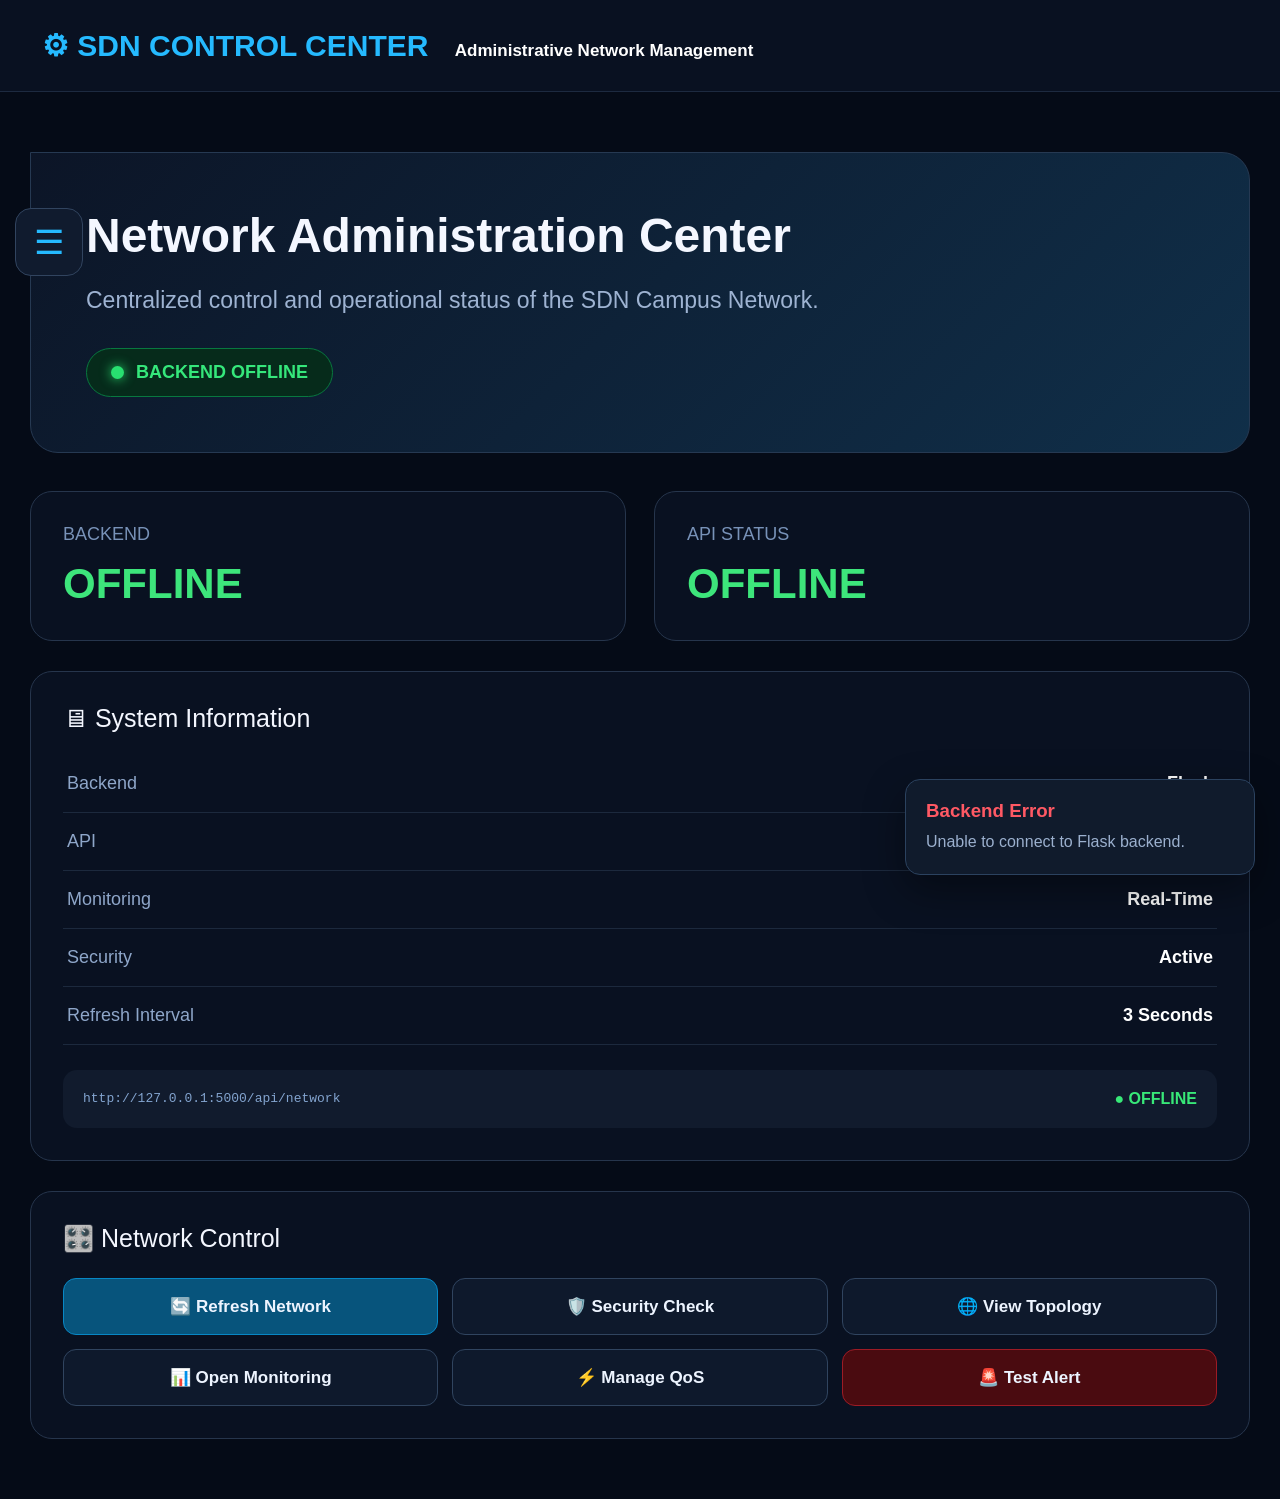
==== frontend/admin.html @ c255e24f "Initial SDN Campus Network project" ====
<!DOCTYPE html>
<html lang="en">
<head>
<meta charset="UTF-8">
<meta name="viewport" content="width=device-width, initial-scale=1.0">

<title>Admin Control Center | SDN Campus</title>

<style>
* {
    box-sizing: border-box;
    margin: 0;
    padding: 0;
}

body {
    font-family: Arial, Helvetica, sans-serif;
    background: #050b17;
    color: #f4f7ff;
    min-height: 100vh;
}

/* HEADER */

header {
    height: 92px;
    display: flex;
    align-items: center;
    padding: 0 42px;
    background: #091121;
    border-bottom: 1px solid #1d2a40;
}

.logo {
    font-size: 30px;
    font-weight: bold;
    color: #25baff;
}

.logo span {
    color: #ffffff;
    font-size: 17px;
    margin-left: 18px;
}

/* MENU BUTTON */

.menu-btn {
    position: fixed;
    top: 208px;
    left: 15px;
    width: 68px;
    height: 68px;
    border-radius: 16px;
    border: 1px solid #31445f;
    background: #101b2e;
    color: #25baff;
    font-size: 34px;
    cursor: pointer;
    z-index: 10;
    transition: 0.3s;
}

.menu-btn:hover {
    background: #12304c;
    transform: translateY(-2px);
}

/* MAIN */

.container {
    width: calc(100% - 60px);
    margin: 60px auto;
    max-width: 1450px;
}

/* HERO */

.hero {
    padding: 55px;
    border-radius: 0 28px 28px 28px;
    background:
        linear-gradient(135deg, #0c1527, #102f49);
    border: 1px solid #263952;
    animation: fadeUp 0.7s ease;
}

.hero h1 {
    font-size: 48px;
    margin-bottom: 20px;
}

.hero p {
    color: #9eb3d2;
    font-size: 23px;
    max-width: 850px;
    line-height: 1.5;
}

.backend-badge {
    display: inline-flex;
    align-items: center;
    gap: 12px;
    margin-top: 30px;
    padding: 13px 24px;
    border-radius: 30px;
    background: #062b1b;
    border: 1px solid #08783f;
    color: #35e77b;
    font-size: 18px;
    font-weight: bold;
}

.dot {
    width: 13px;
    height: 13px;
    border-radius: 50%;
    background: #28df70;
    box-shadow: 0 0 12px #28df70;
}

/* STATUS GRID */

.status-grid {
    display: grid;
    grid-template-columns: repeat(2, 1fr);
    gap: 28px;
    margin-top: 38px;
}

.card {
    background: #091121;
    border: 1px solid #26354c;
    border-radius: 22px;
    padding: 32px;
    transition: 0.3s;
    animation: fadeUp 0.8s ease;
}

.card:hover {
    transform: translateY(-4px);
    border-color: #267fb2;
}

.card-title {
    color: #7892b8;
    font-size: 18px;
    margin-bottom: 15px;
}

.status {
    font-size: 42px;
    font-weight: bold;
    color: #3de57b;
}

/* INFORMATION */

.info-card {
    margin-top: 30px;
}

.info-title {
    font-size: 25px;
    margin-bottom: 22px;
}

.info-row {
    display: flex;
    justify-content: space-between;
    padding: 18px 4px;
    border-bottom: 1px solid #1c293d;
    color: #8ea6c9;
    font-size: 18px;
}

.info-row strong {
    color: #ffffff;
}

/* API BOX */

.api-box {
    margin-top: 25px;
    padding: 20px;
    border-radius: 14px;
    background: #111b2d;
    display: flex;
    justify-content: space-between;
    align-items: center;
}

.api-url {
    color: #83a4cf;
    font-family: monospace;
}

.online {
    color: #38e878;
    font-weight: bold;
}

/* NETWORK CONTROL */

.control-card {
    margin-top: 30px;
}

.control-title {
    font-size: 25px;
    margin-bottom: 25px;
}

.button-grid {
    display: grid;
    grid-template-columns: repeat(3, 1fr);
    gap: 14px;
}

button.action {
    border: 1px solid #30445f;
    background: #0e192c;
    color: #edf4ff;
    padding: 17px 15px;
    border-radius: 13px;
    font-size: 17px;
    font-weight: bold;
    cursor: pointer;
    transition: 0.25s;
}

button.action:hover {
    background: #12314d;
    border-color: #26baff;
    transform: translateY(-2px);
}

button.refresh {
    background: #07547c;
    border-color: #0787c5;
}

button.alert {
    background: #4a0b10;
    border-color: #9d1b25;
}

button.alert:hover {
    background: #71121a;
    border-color: #ff3948;
}

/* NOTIFICATION */

.notification {
    position: fixed;
    right: 25px;
    bottom: 25px;
    width: 350px;
    padding: 20px;
    border-radius: 15px;
    background: #101b2c;
    border: 1px solid #2b425f;
    box-shadow: 0 15px 40px rgba(0,0,0,0.4);
    transform: translateX(420px);
    transition: 0.4s;
    z-index: 100;
}

.notification.show {
    transform: translateX(0);
}

.notification h3 {
    margin-bottom: 8px;
    color: #35e77b;
}

.notification p {
    color: #9bb0ce;
    line-height: 1.5;
}

/* LOADING */

.loading {
    opacity: 0.6;
    pointer-events: none;
}

/* ANIMATION */

@keyframes fadeUp {
    from {
        opacity: 0;
        transform: translateY(20px);
    }

    to {
        opacity: 1;
        transform: translateY(0);
    }
}

/* RESPONSIVE */

@media(max-width: 900px) {

    .status-grid {
        grid-template-columns: 1fr;
    }

    .button-grid {
        grid-template-columns: repeat(2, 1fr);
    }

    .hero h1 {
        font-size: 36px;
    }

    .container {
        width: calc(100% - 30px);
    }
}

@media(max-width: 600px) {

    header {
        padding: 0 20px;
    }

    .logo {
        font-size: 23px;
    }

    .logo span {
        display: none;
    }

    .hero {
        padding: 30px;
    }

    .hero h1 {
        font-size: 30px;
    }

    .hero p {
        font-size: 17px;
    }

    .button-grid {
        grid-template-columns: 1fr;
    }

    .api-box {
        flex-direction: column;
        align-items: flex-start;
        gap: 10px;
    }
}
</style>
</head>

<body>

<header>
    <div class="logo">
        ⚙ SDN CONTROL CENTER
        <span>Administrative Network Management</span>
    </div>
</header>

<button class="menu-btn" onclick="goHome()">☰</button>

<main class="container">

    <!-- HERO -->

    <section class="hero">

        <h1>Network Administration Center</h1>

        <p>
            Centralized control and operational status of the
            SDN Campus Network.
        </p>

        <div class="backend-badge">
            <span class="dot"></span>
            <span id="backendText">CHECKING BACKEND...</span>
        </div>

    </section>


    <!-- STATUS -->

    <section class="status-grid">

        <div class="card">

            <div class="card-title">
                BACKEND
            </div>

            <div class="status" id="backendStatus">
                CHECKING
            </div>

        </div>


        <div class="card">

            <div class="card-title">
                API STATUS
            </div>

            <div class="status" id="apiStatus">
                CHECKING
            </div>

        </div>

    </section>


    <!-- SYSTEM INFORMATION -->

    <section class="card info-card">

        <div class="info-title">
            🖥 System Information
        </div>

        <div class="info-row">
            <span>Backend</span>
            <strong>Flask</strong>
        </div>

        <div class="info-row">
            <span>API</span>
            <strong>REST</strong>
        </div>

        <div class="info-row">
            <span>Monitoring</span>
            <strong>Real-Time</strong>
        </div>

        <div class="info-row">
            <span>Security</span>
            <strong>Active</strong>
        </div>

        <div class="info-row">
            <span>Refresh Interval</span>
            <strong>3 Seconds</strong>
        </div>

        <div class="api-box">

            <span class="api-url">
                http://127.0.0.1:5000/api/network
            </span>

            <span class="online" id="apiIndicator">
                ● CHECKING
            </span>

        </div>

    </section>


    <!-- NETWORK CONTROL -->

    <section class="card control-card">

        <div class="control-title">
            🎛️ Network Control
        </div>

        <div class="button-grid">

            <button
                class="action refresh"
                onclick="refreshNetwork()">
                🔄 Refresh Network
            </button>

            <button
                class="action"
                onclick="openSecurity()">
                🛡️ Security Check
            </button>

            <button
                class="action"
                onclick="openTopology()">
                🌐 View Topology
            </button>

            <button
                class="action"
                onclick="openMonitoring()">
                📊 Open Monitoring
            </button>

            <button
                class="action"
                onclick="openQoS()">
                ⚡ Manage QoS
            </button>

            <button
                class="action alert"
                onclick="testAlert()">
                🚨 Test Alert
            </button>

        </div>

    </section>

</main>


<!-- NOTIFICATION -->

<div class="notification" id="notification">

    <h3 id="notificationTitle">
        System Notification
    </h3>

    <p id="notificationMessage">
        Notification message
    </p>

</div>


<script>

const API_URL =
    "http://127.0.0.1:5000/api/network";


/* =========================
   NOTIFICATION
========================= */

function showNotification(title, message, success = true) {

    const box =
        document.getElementById("notification");

    const titleElement =
        document.getElementById("notificationTitle");

    const messageElement =
        document.getElementById("notificationMessage");

    titleElement.innerText = title;

    messageElement.innerText = message;

    titleElement.style.color =
        success ? "#35e77b" : "#ff5964";

    box.classList.add("show");

    setTimeout(() => {

        box.classList.remove("show");

    }, 3500);
}


/* =========================
   CHECK BACKEND
========================= */

async function checkBackend() {

    try {

        const response =
            await fetch(API_URL);

        if (!response.ok) {
            throw new Error("API Error");
        }

        const data =
            await response.json();

        document.getElementById(
            "backendStatus"
        ).innerText = "ONLINE";

        document.getElementById(
            "apiStatus"
        ).innerText = "ONLINE";

        document.getElementById(
            "backendText"
        ).innerText = "BACKEND CONNECTED";

        document.getElementById(
            "apiIndicator"
        ).innerText = "● ONLINE";

        return data;

    } catch (error) {

        document.getElementById(
            "backendStatus"
        ).innerText = "OFFLINE";

        document.getElementById(
            "apiStatus"
        ).innerText = "OFFLINE";

        document.getElementById(
            "backendText"
        ).innerText = "BACKEND OFFLINE";

        document.getElementById(
            "apiIndicator"
        ).innerText = "● OFFLINE";

        showNotification(
            "Backend Error",
            "Unable to connect to Flask backend.",
            false
        );

        return null;
    }
}


/* =========================
   REFRESH NETWORK
========================= */

async function refreshNetwork() {

    const button =
        document.querySelector(".refresh");

    button.classList.add("loading");

    button.innerText =
        "⏳ Updating Network...";

    const data =
        await checkBackend();

    button.classList.remove("loading");

    button.innerText =
        "🔄 Refresh Network";

    if (data) {

        showNotification(
            "Network Updated",
            "Latest network information received successfully."
        );

    }

}


/* =========================
   SECURITY
========================= */

function openSecurity() {

    window.location.href =
        "security.html";

}


/* =========================
   TOPOLOGY
========================= */

function openTopology() {

    window.location.href =
        "topology.html";

}


/* =========================
   MONITORING
========================= */

function openMonitoring() {

    window.location.href =
        "monitoring.html";

}


/* =========================
   QOS
========================= */

function openQoS() {

    window.location.href =
        "qos.html";

}


/* =========================
   HOME
========================= */

function goHome() {

    window.location.href =
        "index.html";

}


/* =========================
   TEST ALERT
========================= */

function testAlert() {

    showNotification(
        "⚠ Security Alert",
        "Test security alert generated successfully. Network monitoring is active.",
        false
    );

}


/* =========================
   AUTO CHECK
========================= */

checkBackend();


/*
   Automatically check the
   Flask API every 3 seconds.
*/

setInterval(() => {

    checkBackend();

}, 3000);

</script>

</body>
</html>
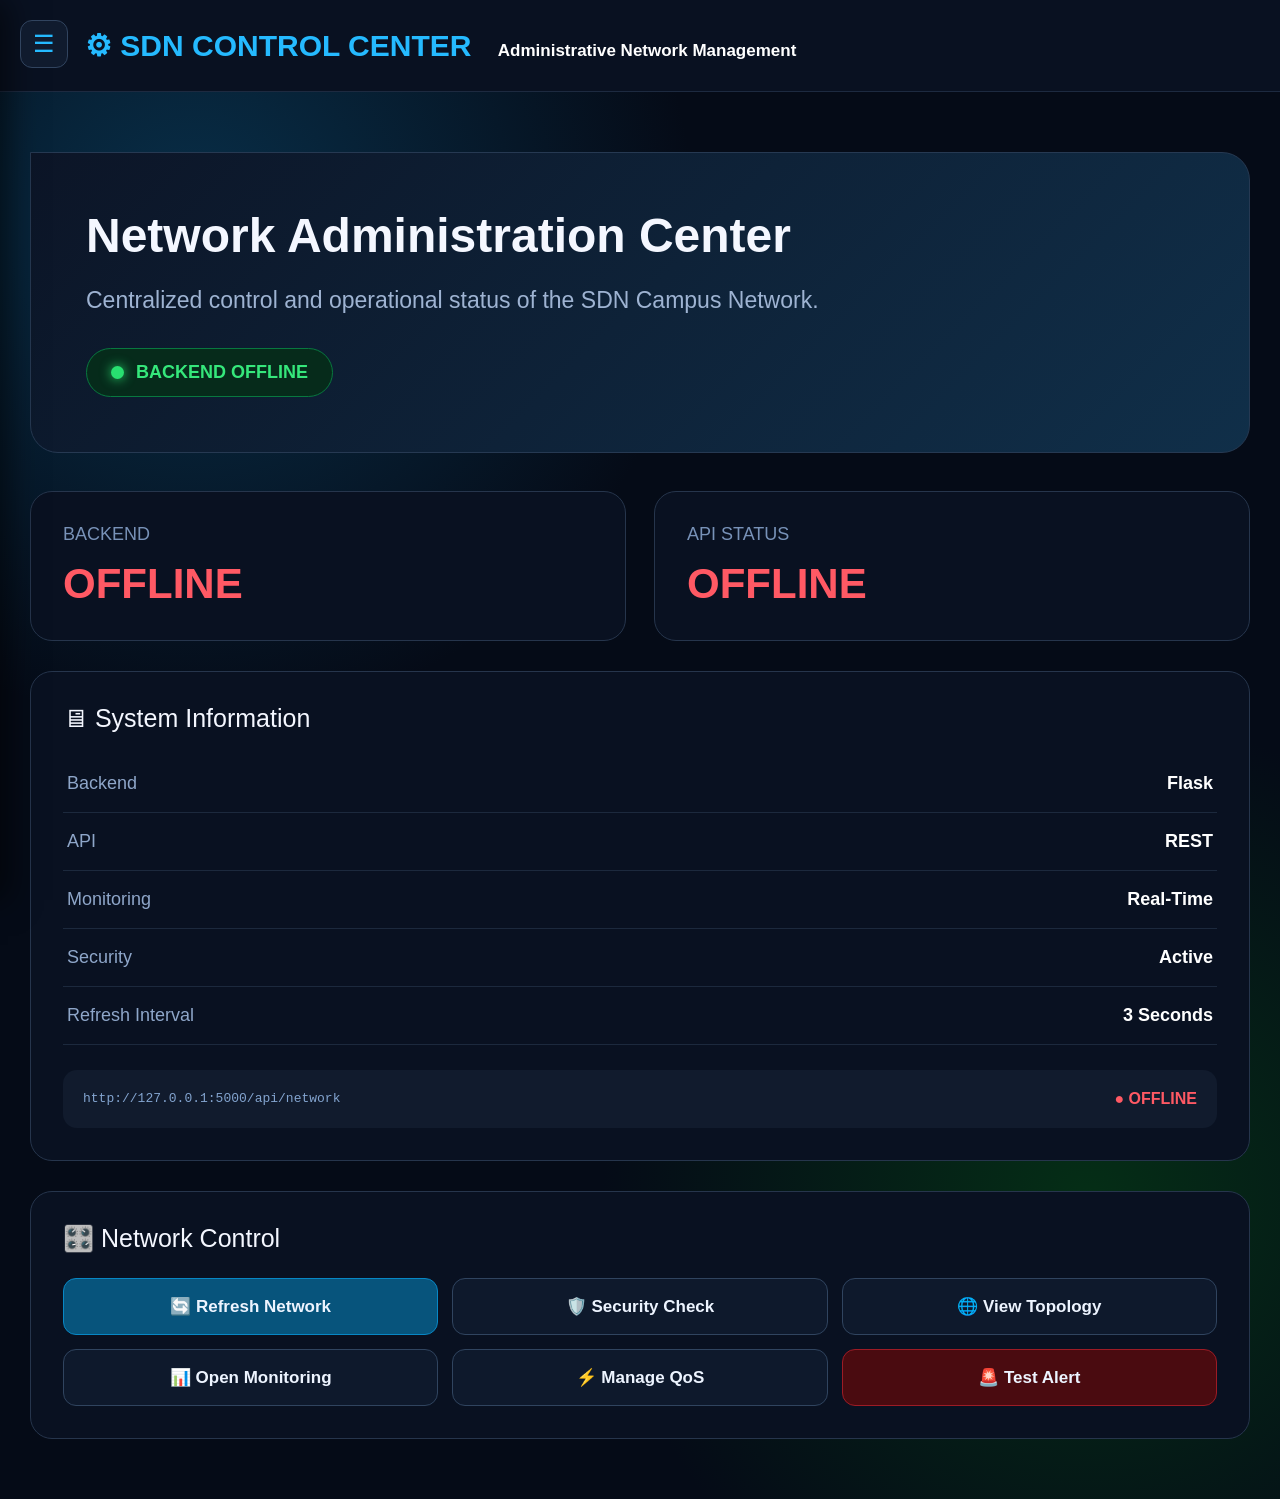
==== commit 3d6c15e8: "Initial SDN Campus Network project" ====
--- a/frontend/admin.html
+++ b/frontend/admin.html
@@ -1,12 +1,15 @@
 <!DOCTYPE html>
 <html lang="en">
+
 <head>
+
 <meta charset="UTF-8">
 <meta name="viewport" content="width=device-width, initial-scale=1.0">
 
 <title>Admin Control Center | SDN Campus</title>
 
 <style>
+
 * {
     box-sizing: border-box;
     margin: 0;
@@ -15,657 +18,1449 @@
 
 body {
     font-family: Arial, Helvetica, sans-serif;
-    background: #050b17;
+
+    background:
+        radial-gradient(
+            circle at 15% 15%,
+            #082f49,
+            transparent 30%
+        ),
+        radial-gradient(
+            circle at 85% 80%,
+            #052e16,
+            transparent 30%
+        ),
+        #050b17;
+
     color: #f4f7ff;
+
     min-height: 100vh;
 }
 
-/* HEADER */
+
+/* =====================================================
+   HEADER
+===================================================== */
 
 header {
+
     height: 92px;
+
     display: flex;
+
     align-items: center;
-    padding: 0 42px;
-    background: #091121;
-    border-bottom: 1px solid #1d2a40;
+
+    padding: 0 42px 0 85px;
+
+    background:
+        #091121;
+
+    border-bottom:
+        1px solid #1d2a40;
 }
 
 .logo {
-    font-size: 30px;
-    font-weight: bold;
-    color: #25baff;
+
+    font-size:
+        30px;
+
+    font-weight:
+        bold;
+
+    color:
+        #25baff;
 }
 
 .logo span {
-    color: #ffffff;
-    font-size: 17px;
-    margin-left: 18px;
-}
-
-/* MENU BUTTON */
+
+    color:
+        #ffffff;
+
+    font-size:
+        17px;
+
+    margin-left:
+        18px;
+}
+
+
+/* =====================================================
+   MENU BUTTON
+===================================================== */
 
 .menu-btn {
-    position: fixed;
-    top: 208px;
-    left: 15px;
-    width: 68px;
-    height: 68px;
-    border-radius: 16px;
-    border: 1px solid #31445f;
-    background: #101b2e;
-    color: #25baff;
-    font-size: 34px;
-    cursor: pointer;
-    z-index: 10;
-    transition: 0.3s;
+
+    position:
+        absolute;
+
+    top:
+        20px;
+
+    left:
+        20px;
+
+    width:
+        48px;
+
+    height:
+        48px;
+
+    border-radius:
+        12px;
+
+    border:
+        1px solid #31445f;
+
+    background:
+        #101b2e;
+
+    color:
+        #25baff;
+
+    font-size:
+        24px;
+
+    cursor:
+        pointer;
+
+    z-index:
+        1001;
+
+    transition:
+        .25s;
 }
 
 .menu-btn:hover {
-    background: #12304c;
-    transform: translateY(-2px);
-}
-
-/* MAIN */
+
+    background:
+        #12304c;
+
+    transform:
+        scale(1.05);
+}
+
+
+/* =====================================================
+   SIDEBAR
+===================================================== */
+
+.sidebar {
+
+    position:
+        absolute;
+
+    top:
+        0;
+
+    left:
+        -280px;
+
+    width:
+        280px;
+
+    min-height:
+        100vh;
+
+    background:
+        linear-gradient(
+            180deg,
+            #08101f,
+            #030914
+        );
+
+    border-right:
+        1px solid #25344b;
+
+    padding:
+        90px 20px 25px;
+
+    transition:
+        .3s;
+
+    z-index:
+        1000;
+
+    box-shadow:
+        8px 0 30px rgba(0,0,0,.55);
+}
+
+.sidebar.open {
+
+    left:
+        0;
+}
+
+.sidebar-title {
+
+    text-align:
+        center;
+
+    color:
+        #25baff;
+
+    font-weight:
+        bold;
+
+    letter-spacing:
+        1px;
+
+    margin-bottom:
+        30px;
+
+    font-size:
+        15px;
+}
+
+.sidebar a {
+
+    display:
+        block;
+
+    text-decoration:
+        none;
+
+    color:
+        #b7c7dc;
+
+    padding:
+        14px 15px;
+
+    margin-bottom:
+        7px;
+
+    border-radius:
+        9px;
+
+    border-left:
+        3px solid transparent;
+
+    transition:
+        .2s;
+}
+
+.sidebar a:hover,
+.sidebar a.active {
+
+    color:
+        #25baff;
+
+    background:
+        rgba(37,186,255,.08);
+
+    border-left-color:
+        #25baff;
+
+    padding-left:
+        22px;
+}
+
+
+/* =====================================================
+   MAIN
+===================================================== */
 
 .container {
-    width: calc(100% - 60px);
-    margin: 60px auto;
-    max-width: 1450px;
-}
-
-/* HERO */
+
+    width:
+        calc(100% - 60px);
+
+    margin:
+        60px auto;
+
+    max-width:
+        1450px;
+}
+
+
+/* =====================================================
+   HERO
+===================================================== */
 
 .hero {
-    padding: 55px;
-    border-radius: 0 28px 28px 28px;
-    background:
-        linear-gradient(135deg, #0c1527, #102f49);
-    border: 1px solid #263952;
-    animation: fadeUp 0.7s ease;
+
+    padding:
+        55px;
+
+    border-radius:
+        0 28px 28px 28px;
+
+    background:
+        linear-gradient(
+            135deg,
+            #0c1527,
+            #102f49
+        );
+
+    border:
+        1px solid #263952;
 }
 
 .hero h1 {
-    font-size: 48px;
-    margin-bottom: 20px;
+
+    font-size:
+        48px;
+
+    margin-bottom:
+        20px;
 }
 
 .hero p {
-    color: #9eb3d2;
-    font-size: 23px;
-    max-width: 850px;
-    line-height: 1.5;
+
+    color:
+        #9eb3d2;
+
+    font-size:
+        23px;
+
+    max-width:
+        850px;
+
+    line-height:
+        1.5;
 }
 
 .backend-badge {
-    display: inline-flex;
-    align-items: center;
-    gap: 12px;
-    margin-top: 30px;
-    padding: 13px 24px;
-    border-radius: 30px;
-    background: #062b1b;
-    border: 1px solid #08783f;
-    color: #35e77b;
-    font-size: 18px;
-    font-weight: bold;
+
+    display:
+        inline-flex;
+
+    align-items:
+        center;
+
+    gap:
+        12px;
+
+    margin-top:
+        30px;
+
+    padding:
+        13px 24px;
+
+    border-radius:
+        30px;
+
+    background:
+        #062b1b;
+
+    border:
+        1px solid #08783f;
+
+    color:
+        #35e77b;
+
+    font-size:
+        18px;
+
+    font-weight:
+        bold;
 }
 
 .dot {
-    width: 13px;
-    height: 13px;
-    border-radius: 50%;
-    background: #28df70;
-    box-shadow: 0 0 12px #28df70;
-}
-
-/* STATUS GRID */
+
+    width:
+        13px;
+
+    height:
+        13px;
+
+    border-radius:
+        50%;
+
+    background:
+        #28df70;
+
+    box-shadow:
+        0 0 12px #28df70;
+}
+
+
+/* =====================================================
+   STATUS GRID
+===================================================== */
 
 .status-grid {
-    display: grid;
-    grid-template-columns: repeat(2, 1fr);
-    gap: 28px;
-    margin-top: 38px;
+
+    display:
+        grid;
+
+    grid-template-columns:
+        repeat(2,1fr);
+
+    gap:
+        28px;
+
+    margin-top:
+        38px;
 }
 
 .card {
-    background: #091121;
-    border: 1px solid #26354c;
-    border-radius: 22px;
-    padding: 32px;
-    transition: 0.3s;
-    animation: fadeUp 0.8s ease;
+
+    background:
+        #091121;
+
+    border:
+        1px solid #26354c;
+
+    border-radius:
+        22px;
+
+    padding:
+        32px;
+
+    transition:
+        .3s;
 }
 
 .card:hover {
-    transform: translateY(-4px);
-    border-color: #267fb2;
+
+    transform:
+        translateY(-4px);
+
+    border-color:
+        #267fb2;
 }
 
 .card-title {
-    color: #7892b8;
-    font-size: 18px;
-    margin-bottom: 15px;
+
+    color:
+        #7892b8;
+
+    font-size:
+        18px;
+
+    margin-bottom:
+        15px;
 }
 
 .status {
-    font-size: 42px;
-    font-weight: bold;
-    color: #3de57b;
-}
-
-/* INFORMATION */
+
+    font-size:
+        42px;
+
+    font-weight:
+        bold;
+
+    color:
+        #3de57b;
+}
+
+
+/* =====================================================
+   INFORMATION
+===================================================== */
 
 .info-card {
-    margin-top: 30px;
+
+    margin-top:
+        30px;
 }
 
 .info-title {
-    font-size: 25px;
-    margin-bottom: 22px;
+
+    font-size:
+        25px;
+
+    margin-bottom:
+        22px;
 }
 
 .info-row {
-    display: flex;
-    justify-content: space-between;
-    padding: 18px 4px;
-    border-bottom: 1px solid #1c293d;
-    color: #8ea6c9;
-    font-size: 18px;
+
+    display:
+        flex;
+
+    justify-content:
+        space-between;
+
+    padding:
+        18px 4px;
+
+    border-bottom:
+        1px solid #1c293d;
+
+    color:
+        #8ea6c9;
+
+    font-size:
+        18px;
+
+    gap:
+        20px;
 }
 
 .info-row strong {
-    color: #ffffff;
-}
-
-/* API BOX */
+
+    color:
+        #ffffff;
+
+    text-align:
+        right;
+}
+
+
+/* =====================================================
+   API BOX
+===================================================== */
 
 .api-box {
-    margin-top: 25px;
-    padding: 20px;
-    border-radius: 14px;
-    background: #111b2d;
-    display: flex;
-    justify-content: space-between;
-    align-items: center;
+
+    margin-top:
+        25px;
+
+    padding:
+        20px;
+
+    border-radius:
+        14px;
+
+    background:
+        #111b2d;
+
+    display:
+        flex;
+
+    justify-content:
+        space-between;
+
+    align-items:
+        center;
+
+    gap:
+        15px;
 }
 
 .api-url {
-    color: #83a4cf;
-    font-family: monospace;
+
+    color:
+        #83a4cf;
+
+    font-family:
+        monospace;
+
+    word-break:
+        break-all;
 }
 
 .online {
-    color: #38e878;
-    font-weight: bold;
-}
-
-/* NETWORK CONTROL */
+
+    color:
+        #38e878;
+
+    font-weight:
+        bold;
+}
+
+
+/* =====================================================
+   NETWORK CONTROL
+===================================================== */
 
 .control-card {
-    margin-top: 30px;
+
+    margin-top:
+        30px;
 }
 
 .control-title {
-    font-size: 25px;
-    margin-bottom: 25px;
+
+    font-size:
+        25px;
+
+    margin-bottom:
+        25px;
 }
 
 .button-grid {
-    display: grid;
-    grid-template-columns: repeat(3, 1fr);
-    gap: 14px;
+
+    display:
+        grid;
+
+    grid-template-columns:
+        repeat(3,1fr);
+
+    gap:
+        14px;
 }
 
 button.action {
-    border: 1px solid #30445f;
-    background: #0e192c;
-    color: #edf4ff;
-    padding: 17px 15px;
-    border-radius: 13px;
-    font-size: 17px;
-    font-weight: bold;
-    cursor: pointer;
-    transition: 0.25s;
+
+    border:
+        1px solid #30445f;
+
+    background:
+        #0e192c;
+
+    color:
+        #edf4ff;
+
+    padding:
+        17px 15px;
+
+    border-radius:
+        13px;
+
+    font-size:
+        17px;
+
+    font-weight:
+        bold;
+
+    cursor:
+        pointer;
+
+    transition:
+        .25s;
 }
 
 button.action:hover {
-    background: #12314d;
-    border-color: #26baff;
-    transform: translateY(-2px);
+
+    background:
+        #12314d;
+
+    border-color:
+        #26baff;
+
+    transform:
+        translateY(-2px);
 }
 
 button.refresh {
-    background: #07547c;
-    border-color: #0787c5;
+
+    background:
+        #07547c;
+
+    border-color:
+        #0787c5;
 }
 
 button.alert {
-    background: #4a0b10;
-    border-color: #9d1b25;
+
+    background:
+        #4a0b10;
+
+    border-color:
+        #9d1b25;
 }
 
 button.alert:hover {
-    background: #71121a;
-    border-color: #ff3948;
-}
-
-/* NOTIFICATION */
+
+    background:
+        #71121a;
+
+    border-color:
+        #ff3948;
+}
+
+
+/* =====================================================
+   NOTIFICATION
+===================================================== */
 
 .notification {
-    position: fixed;
-    right: 25px;
-    bottom: 25px;
-    width: 350px;
-    padding: 20px;
-    border-radius: 15px;
-    background: #101b2c;
-    border: 1px solid #2b425f;
-    box-shadow: 0 15px 40px rgba(0,0,0,0.4);
-    transform: translateX(420px);
-    transition: 0.4s;
-    z-index: 100;
+
+    position:
+        fixed;
+
+    right:
+        25px;
+
+    bottom:
+        25px;
+
+    width:
+        350px;
+
+    padding:
+        20px;
+
+    border-radius:
+        15px;
+
+    background:
+        #101b2c;
+
+    border:
+        1px solid #2b425f;
+
+    box-shadow:
+        0 15px 40px rgba(0,0,0,.4);
+
+    transform:
+        translateX(420px);
+
+    transition:
+        .4s;
+
+    z-index:
+        1100;
 }
 
 .notification.show {
-    transform: translateX(0);
+
+    transform:
+        translateX(0);
 }
 
 .notification h3 {
-    margin-bottom: 8px;
-    color: #35e77b;
+
+    margin-bottom:
+        8px;
+
+    color:
+        #35e77b;
 }
 
 .notification p {
-    color: #9bb0ce;
-    line-height: 1.5;
-}
-
-/* LOADING */
+
+    color:
+        #9bb0ce;
+
+    line-height:
+        1.5;
+}
+
+
+/* =====================================================
+   LOADING
+===================================================== */
 
 .loading {
-    opacity: 0.6;
-    pointer-events: none;
-}
-
-/* ANIMATION */
-
-@keyframes fadeUp {
-    from {
-        opacity: 0;
-        transform: translateY(20px);
+
+    opacity:
+        .65;
+
+    pointer-events:
+        none;
+}
+
+
+/* =====================================================
+   RESPONSIVE
+===================================================== */
+
+@media(max-width:900px) {
+
+    .status-grid {
+
+        grid-template-columns:
+            1fr;
     }
 
-    to {
-        opacity: 1;
-        transform: translateY(0);
+    .button-grid {
+
+        grid-template-columns:
+            repeat(2,1fr);
     }
-}
-
-/* RESPONSIVE */
-
-@media(max-width: 900px) {
-
-    .status-grid {
-        grid-template-columns: 1fr;
+
+    .hero h1 {
+
+        font-size:
+            36px;
     }
 
+    .container {
+
+        width:
+            calc(100% - 30px);
+    }
+
+}
+
+@media(max-width:600px) {
+
+    header {
+
+        padding:
+            0 20px 0 80px;
+    }
+
+    .logo {
+
+        font-size:
+            23px;
+    }
+
+    .logo span {
+
+        display:
+            none;
+    }
+
+    .hero {
+
+        padding:
+            30px;
+    }
+
+    .hero h1 {
+
+        font-size:
+            30px;
+    }
+
+    .hero p {
+
+        font-size:
+            17px;
+    }
+
     .button-grid {
-        grid-template-columns: repeat(2, 1fr);
+
+        grid-template-columns:
+            1fr;
     }
 
-    .hero h1 {
-        font-size: 36px;
+    .api-box {
+
+        flex-direction:
+            column;
+
+        align-items:
+            flex-start;
     }
 
-    .container {
-        width: calc(100% - 30px);
-    }
-}
-
-@media(max-width: 600px) {
-
-    header {
-        padding: 0 20px;
-    }
-
-    .logo {
-        font-size: 23px;
-    }
-
-    .logo span {
-        display: none;
-    }
-
-    .hero {
-        padding: 30px;
-    }
-
-    .hero h1 {
-        font-size: 30px;
-    }
-
-    .hero p {
-        font-size: 17px;
-    }
-
-    .button-grid {
-        grid-template-columns: 1fr;
-    }
-
-    .api-box {
-        flex-direction: column;
-        align-items: flex-start;
-        gap: 10px;
-    }
-}
+}
+
 </style>
+
 </head>
 
+
 <body>
 
+
+<!-- =====================================================
+     MENU BUTTON
+===================================================== -->
+
+<button
+    class="menu-btn"
+    onclick="toggleMenu()">
+
+    ☰
+
+</button>
+
+
+<!-- =====================================================
+     SIDEBAR
+===================================================== -->
+
+<div
+    class="sidebar"
+    id="sidebar">
+
+    <div class="sidebar-title">
+
+        🛡️ SDN CAMPUS NETWORK
+
+    </div>
+
+
+    <a href="index.html">
+
+        🏠 Dashboard
+
+    </a>
+
+
+    <a href="topology.html">
+
+        🌐 Network Topology
+
+    </a>
+
+
+    <a href="monitoring.html">
+
+        📊 Live Monitoring
+
+    </a>
+
+
+    <a href="qos.html">
+
+        ⚡ QoS & Load Balancing
+
+    </a>
+
+
+    <a href="security.html">
+
+        🛡️ Security Center
+
+    </a>
+
+
+    <a href="reports.html">
+
+        📄 Reports
+
+    </a>
+
+
+    <a
+        href="admin.html"
+        class="active">
+
+        ⚙️ Admin Control Center
+
+    </a>
+
+</div>
+
+
+<!-- =====================================================
+     HEADER
+===================================================== -->
+
 <header>
+
     <div class="logo">
+
         ⚙ SDN CONTROL CENTER
-        <span>Administrative Network Management</span>
+
+        <span>
+            Administrative Network Management
+        </span>
+
     </div>
+
 </header>
 
-<button class="menu-btn" onclick="goHome()">☰</button>
+
+<!-- =====================================================
+     MAIN
+===================================================== -->
 
 <main class="container">
 
-    <!-- HERO -->
-
-    <section class="hero">
-
-        <h1>Network Administration Center</h1>
-
-        <p>
-            Centralized control and operational status of the
-            SDN Campus Network.
-        </p>
-
-        <div class="backend-badge">
-            <span class="dot"></span>
-            <span id="backendText">CHECKING BACKEND...</span>
+
+<!-- =====================================================
+     HERO
+===================================================== -->
+
+<section class="hero">
+
+    <h1>
+        Network Administration Center
+    </h1>
+
+    <p>
+        Centralized control and operational status of the
+        SDN Campus Network.
+    </p>
+
+
+    <div class="backend-badge">
+
+        <span class="dot"></span>
+
+        <span id="backendText">
+            CHECKING BACKEND...
+        </span>
+
+    </div>
+
+</section>
+
+
+<!-- =====================================================
+     STATUS
+===================================================== -->
+
+<section class="status-grid">
+
+
+    <div class="card">
+
+        <div class="card-title">
+            BACKEND
         </div>
 
-    </section>
-
-
-    <!-- STATUS -->
-
-    <section class="status-grid">
-
-        <div class="card">
-
-            <div class="card-title">
-                BACKEND
-            </div>
-
-            <div class="status" id="backendStatus">
-                CHECKING
-            </div>
+        <div
+            class="status"
+            id="backendStatus">
+
+            CHECKING
 
         </div>
 
-
-        <div class="card">
-
-            <div class="card-title">
-                API STATUS
-            </div>
-
-            <div class="status" id="apiStatus">
-                CHECKING
-            </div>
-
+    </div>
+
+
+    <div class="card">
+
+        <div class="card-title">
+            API STATUS
         </div>
 
-    </section>
-
-
-    <!-- SYSTEM INFORMATION -->
-
-    <section class="card info-card">
-
-        <div class="info-title">
-            🖥 System Information
+        <div
+            class="status"
+            id="apiStatus">
+
+            CHECKING
+
         </div>
 
-        <div class="info-row">
-            <span>Backend</span>
-            <strong>Flask</strong>
-        </div>
-
-        <div class="info-row">
-            <span>API</span>
-            <strong>REST</strong>
-        </div>
-
-        <div class="info-row">
-            <span>Monitoring</span>
-            <strong>Real-Time</strong>
-        </div>
-
-        <div class="info-row">
-            <span>Security</span>
-            <strong>Active</strong>
-        </div>
-
-        <div class="info-row">
-            <span>Refresh Interval</span>
-            <strong>3 Seconds</strong>
-        </div>
-
-        <div class="api-box">
-
-            <span class="api-url">
-                http://127.0.0.1:5000/api/network
-            </span>
-
-            <span class="online" id="apiIndicator">
-                ● CHECKING
-            </span>
-
-        </div>
-
-    </section>
-
-
-    <!-- NETWORK CONTROL -->
-
-    <section class="card control-card">
-
-        <div class="control-title">
-            🎛️ Network Control
-        </div>
-
-        <div class="button-grid">
-
-            <button
-                class="action refresh"
-                onclick="refreshNetwork()">
-                🔄 Refresh Network
-            </button>
-
-            <button
-                class="action"
-                onclick="openSecurity()">
-                🛡️ Security Check
-            </button>
-
-            <button
-                class="action"
-                onclick="openTopology()">
-                🌐 View Topology
-            </button>
-
-            <button
-                class="action"
-                onclick="openMonitoring()">
-                📊 Open Monitoring
-            </button>
-
-            <button
-                class="action"
-                onclick="openQoS()">
-                ⚡ Manage QoS
-            </button>
-
-            <button
-                class="action alert"
-                onclick="testAlert()">
-                🚨 Test Alert
-            </button>
-
-        </div>
-
-    </section>
+    </div>
+
+</section>
+
+
+<!-- =====================================================
+     SYSTEM INFORMATION
+===================================================== -->
+
+<section class="card info-card">
+
+    <div class="info-title">
+
+        🖥 System Information
+
+    </div>
+
+
+    <div class="info-row">
+
+        <span>
+            Backend
+        </span>
+
+        <strong>
+            Flask
+        </strong>
+
+    </div>
+
+
+    <div class="info-row">
+
+        <span>
+            API
+        </span>
+
+        <strong>
+            REST
+        </strong>
+
+    </div>
+
+
+    <div class="info-row">
+
+        <span>
+            Monitoring
+        </span>
+
+        <strong>
+            Real-Time
+        </strong>
+
+    </div>
+
+
+    <div class="info-row">
+
+        <span>
+            Security
+        </span>
+
+        <strong>
+            Active
+        </strong>
+
+    </div>
+
+
+    <div class="info-row">
+
+        <span>
+            Refresh Interval
+        </span>
+
+        <strong>
+            3 Seconds
+        </strong>
+
+    </div>
+
+
+    <div class="api-box">
+
+        <span class="api-url">
+
+            http://127.0.0.1:5000/api/network
+
+        </span>
+
+
+        <span
+            class="online"
+            id="apiIndicator">
+
+            ● CHECKING
+
+        </span>
+
+    </div>
+
+</section>
+
+
+<!-- =====================================================
+     NETWORK CONTROL
+===================================================== -->
+
+<section class="card control-card">
+
+    <div class="control-title">
+
+        🎛️ Network Control
+
+    </div>
+
+
+    <div class="button-grid">
+
+
+        <button
+            class="action refresh"
+            onclick="refreshNetwork()">
+
+            🔄 Refresh Network
+
+        </button>
+
+
+        <button
+            class="action"
+            onclick="openSecurity()">
+
+            🛡️ Security Check
+
+        </button>
+
+
+        <button
+            class="action"
+            onclick="openTopology()">
+
+            🌐 View Topology
+
+        </button>
+
+
+        <button
+            class="action"
+            onclick="openMonitoring()">
+
+            📊 Open Monitoring
+
+        </button>
+
+
+        <button
+            class="action"
+            onclick="openQoS()">
+
+            ⚡ Manage QoS
+
+        </button>
+
+
+        <button
+            class="action alert"
+            onclick="testAlert()">
+
+            🚨 Test Alert
+
+        </button>
+
+    </div>
+
+</section>
+
 
 </main>
 
 
-<!-- NOTIFICATION -->
-
-<div class="notification" id="notification">
+<!-- =====================================================
+     NOTIFICATION
+===================================================== -->
+
+<div
+    class="notification"
+    id="notification">
 
     <h3 id="notificationTitle">
+
         System Notification
+
     </h3>
 
     <p id="notificationMessage">
+
         Notification message
+
     </p>
 
 </div>
 
 
 <script>
+
+
+/* =====================================================
+   SIDEBAR
+===================================================== */
+
+function toggleMenu() {
+
+    document
+        .getElementById("sidebar")
+        .classList
+        .toggle("open");
+
+}
+
+
+/* =====================================================
+   API
+===================================================== */
 
 const API_URL =
     "http://127.0.0.1:5000/api/network";
 
 
-/* =========================
+/* =====================================================
    NOTIFICATION
-========================= */
-
-function showNotification(title, message, success = true) {
+===================================================== */
+
+function showNotification(
+    title,
+    message,
+    success = true
+) {
 
     const box =
-        document.getElementById("notification");
+        document.getElementById(
+            "notification"
+        );
+
 
     const titleElement =
-        document.getElementById("notificationTitle");
+        document.getElementById(
+            "notificationTitle"
+        );
+
 
     const messageElement =
-        document.getElementById("notificationMessage");
-
-    titleElement.innerText = title;
-
-    messageElement.innerText = message;
+        document.getElementById(
+            "notificationMessage"
+        );
+
+
+    titleElement.innerText =
+        title;
+
+
+    messageElement.innerText =
+        message;
+
 
     titleElement.style.color =
-        success ? "#35e77b" : "#ff5964";
-
-    box.classList.add("show");
-
-    setTimeout(() => {
-
-        box.classList.remove("show");
-
-    }, 3500);
-}
-
-
-/* =========================
+        success
+            ? "#35e77b"
+            : "#ff5964";
+
+
+    box.classList.add(
+        "show"
+    );
+
+
+    setTimeout(
+        function() {
+
+            box.classList.remove(
+                "show"
+            );
+
+        },
+        3500
+    );
+
+}
+
+
+/* =====================================================
    CHECK BACKEND
-========================= */
+===================================================== */
 
 async function checkBackend() {
 
     try {
 
         const response =
-            await fetch(API_URL);
+            await fetch(
+                API_URL,
+                {
+                    method: "GET",
+                    cache: "no-cache"
+                }
+            );
+
 
         if (!response.ok) {
-            throw new Error("API Error");
+
+            throw new Error(
+                "API Error"
+            );
+
         }
+
 
         const data =
             await response.json();
 
+
         document.getElementById(
             "backendStatus"
-        ).innerText = "ONLINE";
+        ).innerText =
+            "ONLINE";
+
+
+        document.getElementById(
+            "backendStatus"
+        ).style.color =
+            "#3de57b";
+
 
         document.getElementById(
             "apiStatus"
-        ).innerText = "ONLINE";
+        ).innerText =
+            "ONLINE";
+
+
+        document.getElementById(
+            "apiStatus"
+        ).style.color =
+            "#3de57b";
+
 
         document.getElementById(
             "backendText"
-        ).innerText = "BACKEND CONNECTED";
+        ).innerText =
+            "BACKEND CONNECTED";
+
 
         document.getElementById(
             "apiIndicator"
-        ).innerText = "● ONLINE";
+        ).innerText =
+            "● ONLINE";
+
+
+        document.getElementById(
+            "apiIndicator"
+        ).style.color =
+            "#38e878";
+
 
         return data;
 
-    } catch (error) {
+    }
+
+    catch(error) {
+
+        console.error(
+            "Backend check failed:",
+            error
+        );
+
 
         document.getElementById(
             "backendStatus"
-        ).innerText = "OFFLINE";
+        ).innerText =
+            "OFFLINE";
+
+
+        document.getElementById(
+            "backendStatus"
+        ).style.color =
+            "#ff5964";
+
 
         document.getElementById(
             "apiStatus"
-        ).innerText = "OFFLINE";
+        ).innerText =
+            "OFFLINE";
+
+
+        document.getElementById(
+            "apiStatus"
+        ).style.color =
+            "#ff5964";
+
 
         document.getElementById(
             "backendText"
-        ).innerText = "BACKEND OFFLINE";
+        ).innerText =
+            "BACKEND OFFLINE";
+
 
         document.getElementById(
             "apiIndicator"
-        ).innerText = "● OFFLINE";
-
-        showNotification(
-            "Backend Error",
-            "Unable to connect to Flask backend.",
-            false
+        ).innerText =
+            "● OFFLINE";
+
+
+        document.getElementById(
+            "apiIndicator"
+        ).style.color =
+            "#ff5964";
+
+
+        return null;
+
+    }
+
+}
+
+
+/* =====================================================
+   REFRESH NETWORK
+===================================================== */
+
+async function refreshNetwork() {
+
+    const button =
+        document.querySelector(
+            ".refresh"
         );
 
-        return null;
-    }
-}
-
-
-/* =========================
-   REFRESH NETWORK
-========================= */
-
-async function refreshNetwork() {
-
-    const button =
-        document.querySelector(".refresh");
-
-    button.classList.add("loading");
+
+    button.classList.add(
+        "loading"
+    );
+
 
     button.innerText =
         "⏳ Updating Network...";
 
+
     const data =
         await checkBackend();
 
-    button.classList.remove("loading");
+
+    button.classList.remove(
+        "loading"
+    );
+
 
     button.innerText =
         "🔄 Refresh Network";
+
 
     if (data) {
 
@@ -675,13 +1470,12 @@
         );
 
     }
-
-}
-
-
-/* =========================
+}
+
+
+/* =====================================================
    SECURITY
-========================= */
+===================================================== */
 
 function openSecurity() {
 
@@ -691,9 +1485,9 @@
 }
 
 
-/* =========================
+/* =====================================================
    TOPOLOGY
-========================= */
+===================================================== */
 
 function openTopology() {
 
@@ -703,9 +1497,9 @@
 }
 
 
-/* =========================
+/* =====================================================
    MONITORING
-========================= */
+===================================================== */
 
 function openMonitoring() {
 
@@ -715,9 +1509,9 @@
 }
 
 
-/* =========================
+/* =====================================================
    QOS
-========================= */
+===================================================== */
 
 function openQoS() {
 
@@ -727,21 +1521,9 @@
 }
 
 
-/* =========================
-   HOME
-========================= */
-
-function goHome() {
-
-    window.location.href =
-        "index.html";
-
-}
-
-
-/* =========================
+/* =====================================================
    TEST ALERT
-========================= */
+===================================================== */
 
 function testAlert() {
 
@@ -754,25 +1536,25 @@
 }
 
 
-/* =========================
+/* =====================================================
+   INITIAL CHECK
+===================================================== */
+
+checkBackend();
+
+
+/* =====================================================
    AUTO CHECK
-========================= */
-
-checkBackend();
-
-
-/*
-   Automatically check the
-   Flask API every 3 seconds.
-*/
-
-setInterval(() => {
-
-    checkBackend();
-
-}, 3000);
+===================================================== */
+
+setInterval(
+    checkBackend,
+    3000
+);
 
 </script>
 
+
 </body>
+
 </html>
